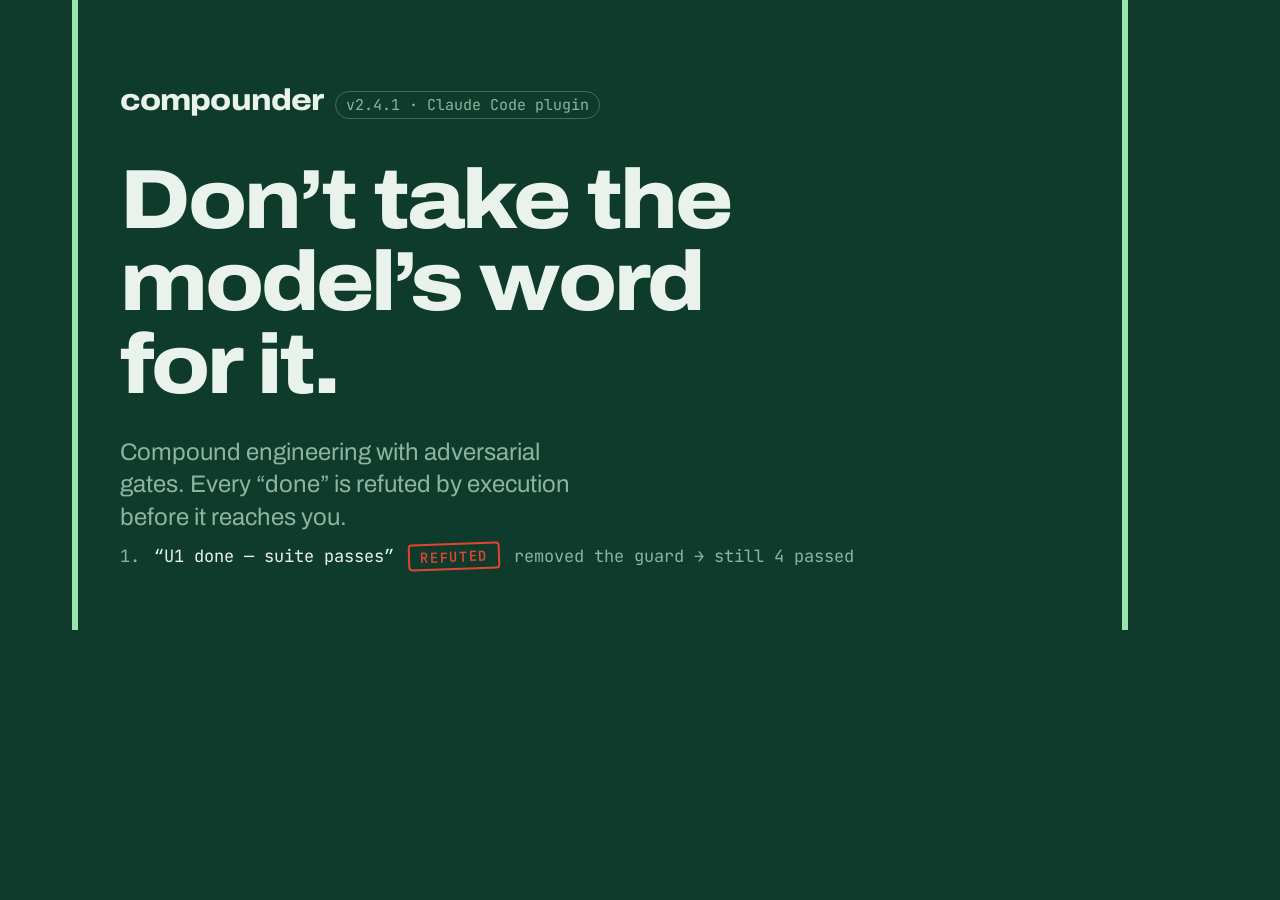
==== site/og.html @ 46075abd "feat(site): landing page for the compounder plugin, deployed via GitHub Pages site/ is plain HTML/CS" ====
<!doctype html>
<html lang="en">
<head>
<meta charset="utf-8">
<title>og</title>
<link rel="icon" href="favicon.svg" type="image/svg+xml">
<link href="https://fonts.googleapis.com/css2?family=Archivo:wdth,wght@62..125,100..900&family=JetBrains+Mono:wght@400;600&display=swap" rel="stylesheet">
<style>
	html, body { margin: 0; }
	body { width: 1200px; height: 630px; background: #0E3B2C; color: #EAF2EC; font-family: "Archivo", "Helvetica Neue", Arial, sans-serif; overflow: hidden; position: relative; }
	.gate { position: absolute; top: 0; bottom: 0; width: 6px; background: #9BE3B0; }
	.gate--l { left: 72px; }
	.gate--r { right: 72px; }
	.inner { position: absolute; left: 120px; right: 120px; top: 84px; }
	.brand { font-weight: 800; font-stretch: 112%; letter-spacing: -0.03em; font-size: 30px; display: flex; align-items: baseline; gap: 12px; }
	.brand span { font-family: "JetBrains Mono", monospace; font-weight: 400; font-stretch: 100%; letter-spacing: 0; font-size: 15px; color: #8FB39E; border: 1px solid rgba(234,242,236,0.25); border-radius: 999px; padding: 3px 10px; }
	h1 { margin: 40px 0 0; font-weight: 800; font-stretch: 112%; font-size: 84px; line-height: 0.98; letter-spacing: -0.035em; max-width: 12ch; }
	.sub { margin-top: 30px; font-size: 24px; line-height: 1.35; color: #8FB39E; max-width: 34ch; }
	.tx { position: absolute; left: 120px; right: 120px; bottom: 60px; font-family: "JetBrains Mono", monospace; font-size: 17px; display: flex; align-items: baseline; gap: 14px; }
	.tx .n { color: #8FB39E; }
	.v { display: inline-block; font-weight: 600; font-size: 14px; letter-spacing: 0.12em; text-transform: uppercase; padding: 3px 10px 2px; border-radius: 4px; border: 2px solid currentColor; transform: rotate(-2deg); color: #E2452F; }
</style>
</head>
<body>
	<div class="gate gate--l"></div>
	<div class="gate gate--r"></div>
	<div class="inner">
		<div class="brand">compounder <span>v2.4.1 · Claude Code plugin</span></div>
		<h1>Don’t take the model’s word for it.</h1>
		<p class="sub">Compound engineering with adversarial gates. Every “done” is refuted by execution before it reaches you.</p>
	</div>
	<div class="tx"><span class="n">1.</span> “U1 done — suite passes” <span class="v">Refuted</span> <span class="n">removed the guard → still 4 passed</span></div>
</body>
</html>
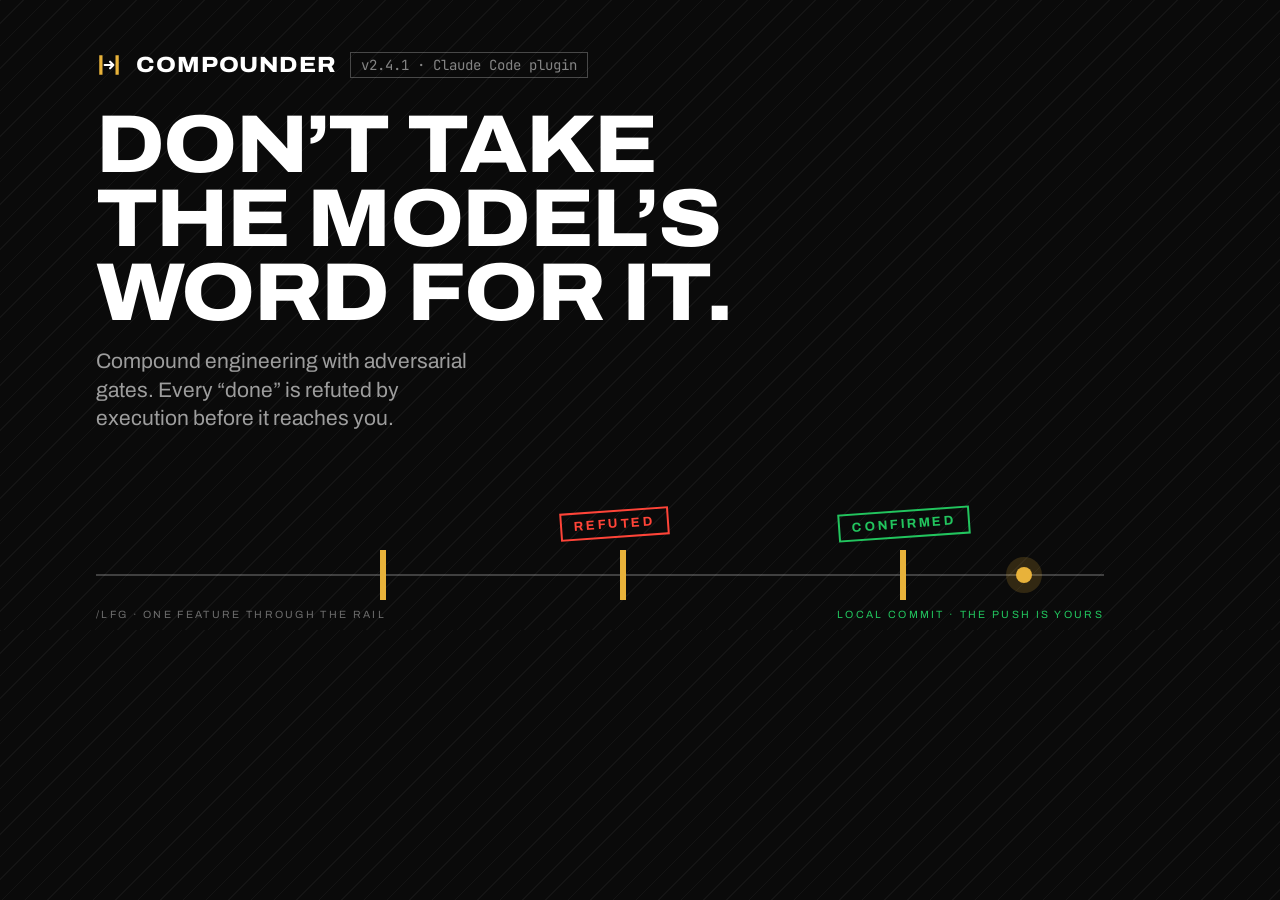
==== commit e66ef158: "feat(site): redesign — black/white/gold, animated SVG diagrams, the loop-back as signature New direc" ====
--- a/site/og.html
+++ b/site/og.html
@@ -7,28 +7,36 @@
 <link href="https://fonts.googleapis.com/css2?family=Archivo:wdth,wght@62..125,100..900&family=JetBrains+Mono:wght@400;600&display=swap" rel="stylesheet">
 <style>
 	html, body { margin: 0; }
-	body { width: 1200px; height: 630px; background: #0E3B2C; color: #EAF2EC; font-family: "Archivo", "Helvetica Neue", Arial, sans-serif; overflow: hidden; position: relative; }
-	.gate { position: absolute; top: 0; bottom: 0; width: 6px; background: #9BE3B0; }
-	.gate--l { left: 72px; }
-	.gate--r { right: 72px; }
-	.inner { position: absolute; left: 120px; right: 120px; top: 84px; }
-	.brand { font-weight: 800; font-stretch: 112%; letter-spacing: -0.03em; font-size: 30px; display: flex; align-items: baseline; gap: 12px; }
-	.brand span { font-family: "JetBrains Mono", monospace; font-weight: 400; font-stretch: 100%; letter-spacing: 0; font-size: 15px; color: #8FB39E; border: 1px solid rgba(234,242,236,0.25); border-radius: 999px; padding: 3px 10px; }
-	h1 { margin: 40px 0 0; font-weight: 800; font-stretch: 112%; font-size: 84px; line-height: 0.98; letter-spacing: -0.035em; max-width: 12ch; }
-	.sub { margin-top: 30px; font-size: 24px; line-height: 1.35; color: #8FB39E; max-width: 34ch; }
-	.tx { position: absolute; left: 120px; right: 120px; bottom: 60px; font-family: "JetBrains Mono", monospace; font-size: 17px; display: flex; align-items: baseline; gap: 14px; }
-	.tx .n { color: #8FB39E; }
-	.v { display: inline-block; font-weight: 600; font-size: 14px; letter-spacing: 0.12em; text-transform: uppercase; padding: 3px 10px 2px; border-radius: 4px; border: 2px solid currentColor; transform: rotate(-2deg); color: #E2452F; }
+	body { width: 1200px; height: 630px; background: #0a0a0a; color: #fff; font-family: "Archivo", "Helvetica Neue", Arial, sans-serif; overflow: hidden; position: relative;
+		background-image: repeating-linear-gradient(135deg, rgba(255,255,255,.04) 0 1px, transparent 1px 16px); }
+	.inner { position: absolute; left: 96px; right: 96px; top: 52px; }
+	.brand { font-weight: 800; font-stretch: 112%; text-transform: uppercase; letter-spacing: .04em; font-size: 22px; display: flex; align-items: center; gap: 14px; }
+	.brand svg { width: 26px; height: 26px; fill: #e8b23a; }
+	.brand span { font-family: "JetBrains Mono", monospace; font-weight: 400; font-stretch: 100%; text-transform: none; letter-spacing: 0; font-size: 14px; color: rgba(255,255,255,.5); border: 1px solid rgba(255,255,255,.25); padding: 3px 10px; }
+	h1 { margin: 30px 0 0; font-weight: 800; font-stretch: 112%; text-transform: uppercase; font-size: 82px; line-height: .9; letter-spacing: -.02em; max-width: 11ch; }
+	.sub { margin-top: 18px; font-size: 21px; line-height: 1.35; color: rgba(255,255,255,.6); max-width: 32ch; }
+	.rail { position: absolute; left: 96px; right: 96px; bottom: 54px; height: 2px; background: rgba(255,255,255,.22); }
+	.gate { position: absolute; bottom: 30px; width: 6px; height: 50px; background: #e8b23a; }
+	.g1 { left: 380px; } .g2 { left: 620px; } .g3 { left: 900px; }
+	.stamp { position: absolute; bottom: 92px; left: 560px; font-size: 13px; font-weight: 700; letter-spacing: .2em; padding: 5px 12px; border: 2px solid #ff4438; color: #ff4438; transform: rotate(-4deg); }
+	.stamp--ok { left: 838px; border-color: #22c55e; color: #22c55e; }
+	.dot { position: absolute; bottom: 47px; left: 1016px; width: 16px; height: 16px; background: #e8b23a; border-radius: 50%; box-shadow: 0 0 0 10px rgba(232,178,58,.18); }
+	.lbl { position: absolute; bottom: 10px; left: 96px; font-size: 10.5px; letter-spacing: .22em; color: rgba(255,255,255,.4); }
+	.lbl--r { left: auto; right: 96px; color: #22c55e; }
 </style>
 </head>
 <body>
-	<div class="gate gate--l"></div>
-	<div class="gate gate--r"></div>
 	<div class="inner">
-		<div class="brand">compounder <span>v2.4.1 · Claude Code plugin</span></div>
+		<div class="brand"><svg viewBox="0 0 24 24"><rect x="3" y="3" width="3" height="18"/><rect x="18" y="3" width="3" height="18"/><path d="M8 12h8M13 9l3 3-3 3" fill="none" stroke="#fff" stroke-width="2" stroke-linecap="round" stroke-linejoin="round"/></svg>compounder <span>v2.4.1 · Claude Code plugin</span></div>
 		<h1>Don’t take the model’s word for it.</h1>
 		<p class="sub">Compound engineering with adversarial gates. Every “done” is refuted by execution before it reaches you.</p>
 	</div>
-	<div class="tx"><span class="n">1.</span> “U1 done — suite passes” <span class="v">Refuted</span> <span class="n">removed the guard → still 4 passed</span></div>
+	<div class="rail"></div>
+	<div class="gate g1"></div><div class="gate g2"></div><div class="gate g3"></div>
+	<div class="stamp">REFUTED</div>
+	<div class="stamp stamp--ok">CONFIRMED</div>
+	<div class="dot"></div>
+	<div class="lbl">/LFG · ONE FEATURE THROUGH THE RAIL</div>
+	<div class="lbl lbl--r">LOCAL COMMIT · THE PUSH IS YOURS</div>
 </body>
 </html>
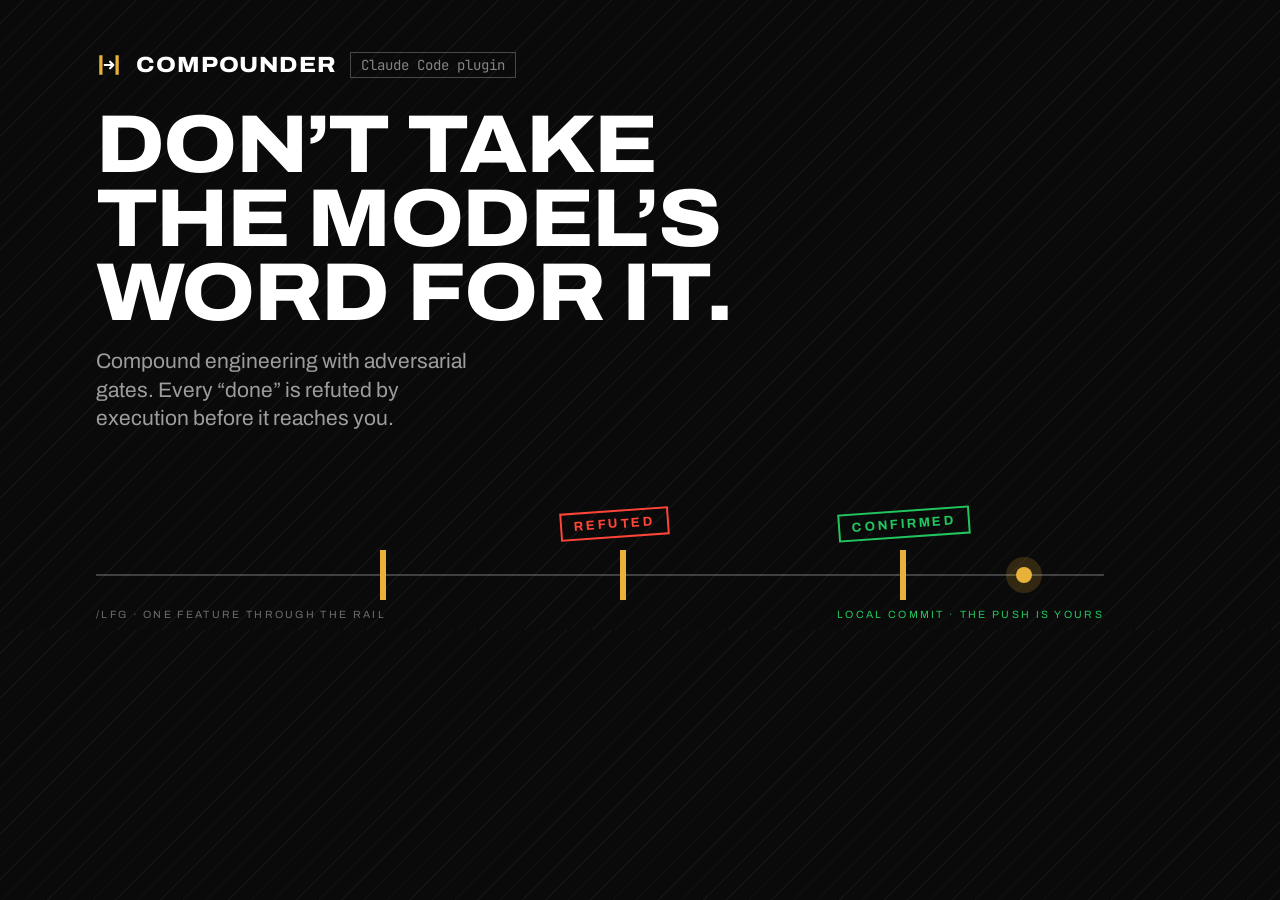
==== commit 236d0cf8: "fix(site): catch the landing page up to v2.6.0 — fifteen skills The page still described v2.4.1: ele" ====
--- a/site/og.html
+++ b/site/og.html
@@ -27,7 +27,7 @@
 </head>
 <body>
 	<div class="inner">
-		<div class="brand"><svg viewBox="0 0 24 24"><rect x="3" y="3" width="3" height="18"/><rect x="18" y="3" width="3" height="18"/><path d="M8 12h8M13 9l3 3-3 3" fill="none" stroke="#fff" stroke-width="2" stroke-linecap="round" stroke-linejoin="round"/></svg>compounder <span>v2.4.1 · Claude Code plugin</span></div>
+		<div class="brand"><svg viewBox="0 0 24 24"><rect x="3" y="3" width="3" height="18"/><rect x="18" y="3" width="3" height="18"/><path d="M8 12h8M13 9l3 3-3 3" fill="none" stroke="#fff" stroke-width="2" stroke-linecap="round" stroke-linejoin="round"/></svg>compounder <span>Claude Code plugin</span></div>
 		<h1>Don’t take the model’s word for it.</h1>
 		<p class="sub">Compound engineering with adversarial gates. Every “done” is refuted by execution before it reaches you.</p>
 	</div>
